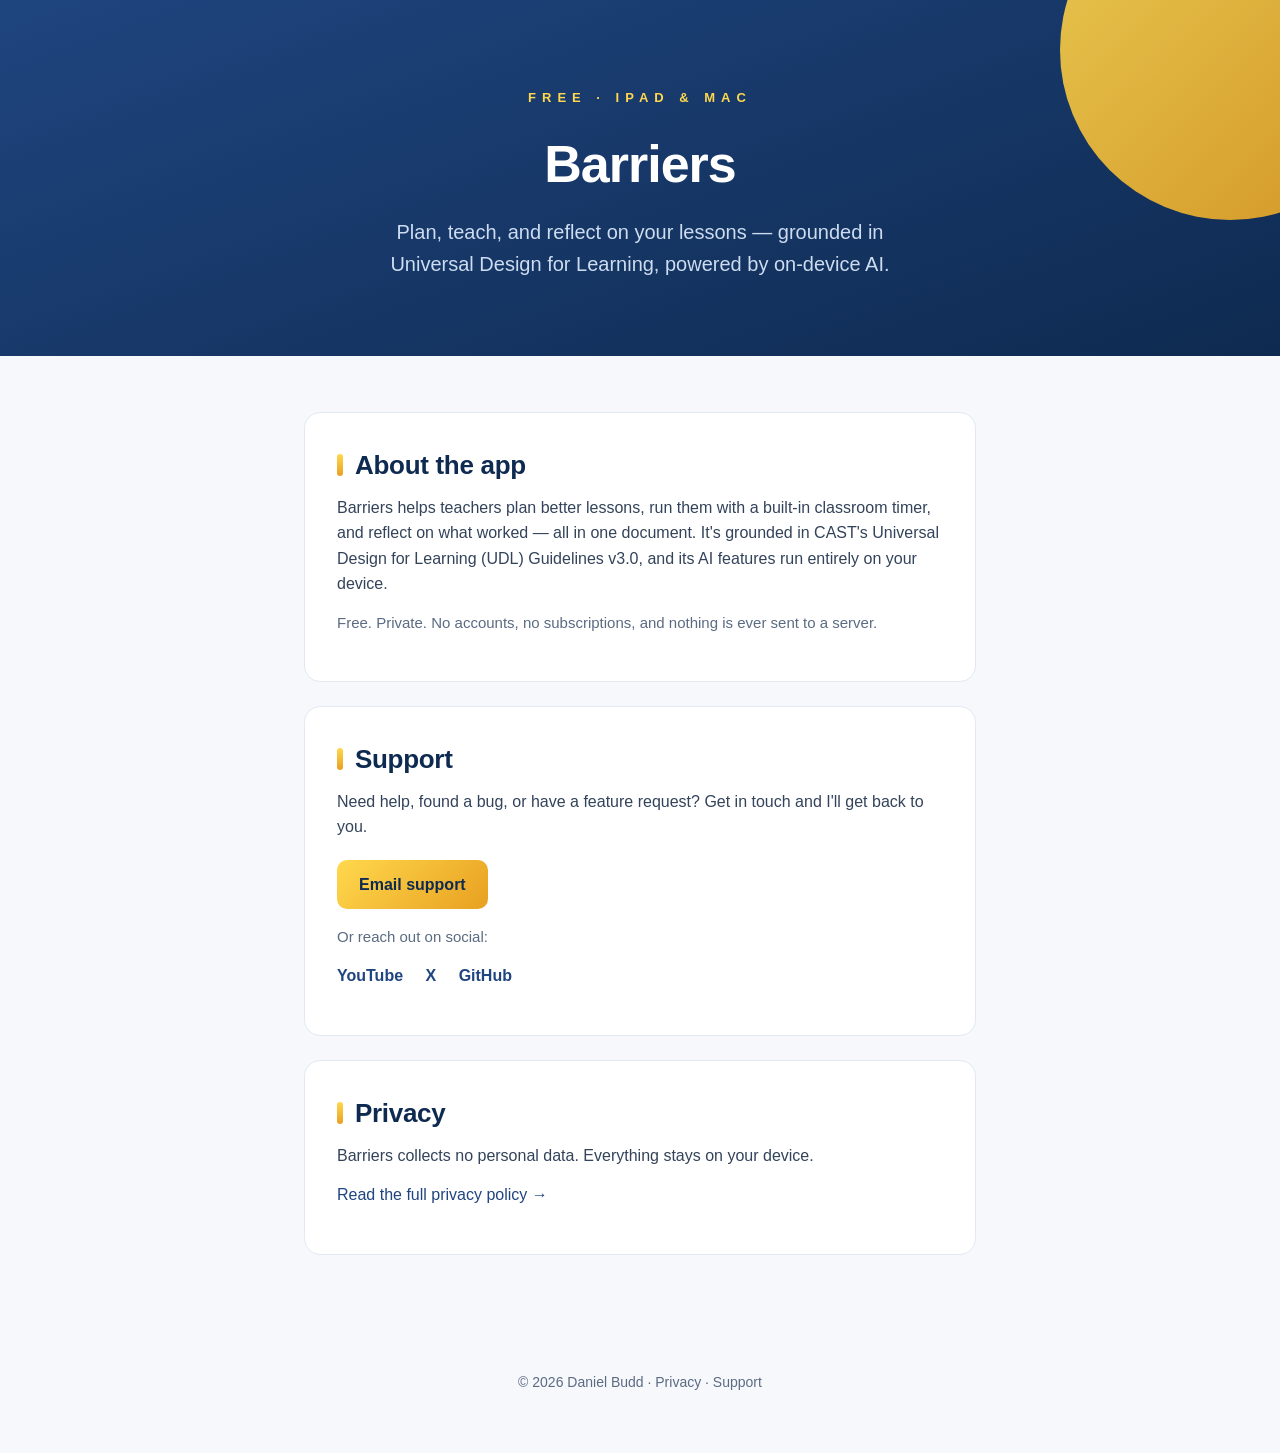
==== index.html @ 8ce0e281 "Add Barriers support & privacy site" ====
<!DOCTYPE html>
<html lang="en-AU">
<head>
<meta charset="UTF-8">
<meta name="viewport" content="width=device-width, initial-scale=1.0">
<title>Daniel Budd — Barriers</title>
<style>
  :root{
    --navy:#1F457F; --navy-deep:#0E2A50; --gold:#FFD84D; --gold-deep:#E8A020;
    --ink:#0E2A50; --muted:#5b6b82; --paper:#ffffff; --line:#e3e9f2;
  }
  *{box-sizing:border-box;margin:0;padding:0}
  body{font-family:-apple-system,BlinkMacSystemFont,"Segoe UI",Helvetica,Arial,sans-serif;color:var(--ink);background:#f6f8fb;line-height:1.6;-webkit-font-smoothing:antialiased}
  a{color:var(--navy);text-decoration:none}
  a:hover{text-decoration:underline}
  .hero{background:linear-gradient(160deg,var(--navy) 0%,var(--navy-deep) 100%);color:#fff;padding:88px 24px 76px;text-align:center;position:relative;overflow:hidden}
  .hero::after{content:"";position:absolute;top:-120px;right:-120px;width:340px;height:340px;border-radius:50%;background:linear-gradient(135deg,var(--gold),var(--gold-deep));opacity:.9}
  .hero-inner{max-width:720px;margin:0 auto;position:relative;z-index:1}
  .kicker{letter-spacing:6px;font-size:13px;font-weight:700;color:var(--gold);text-transform:uppercase}
  h1{font-size:52px;font-weight:800;letter-spacing:-1px;margin:14px 0 10px}
  .tag{font-size:20px;color:#cddcf0;font-weight:400;max-width:560px;margin:0 auto}
  .wrap{max-width:720px;margin:0 auto;padding:56px 24px}
  .card{background:var(--paper);border:1px solid var(--line);border-radius:16px;padding:32px;margin-bottom:24px}
  h2{font-size:26px;font-weight:800;letter-spacing:-.3px;margin-bottom:8px}
  h2 .bar{display:inline-block;width:6px;height:22px;background:linear-gradient(var(--gold),var(--gold-deep));border-radius:3px;margin-right:12px;vertical-align:-2px}
  p{margin-bottom:14px;color:#33435a}
  .muted{color:var(--muted);font-size:15px}
  .btn{display:inline-block;background:linear-gradient(135deg,var(--gold),var(--gold-deep));color:#0E2A50;font-weight:700;padding:12px 22px;border-radius:10px;margin-top:6px}
  .btn:hover{text-decoration:none;filter:brightness(1.05)}
  .links a{display:inline-block;margin-right:18px;font-weight:600}
  footer{text-align:center;padding:36px 24px 60px;color:var(--muted);font-size:14px}
  footer a{color:var(--muted)}
</style>
</head>
<body>

  <header class="hero">
    <div class="hero-inner">
      <div class="kicker">Free · iPad &amp; Mac</div>
      <h1>Barriers</h1>
      <p class="tag">Plan, teach, and reflect on your lessons — grounded in Universal Design for Learning, powered by on-device AI.</p>
    </div>
  </header>

  <main class="wrap">

    <section class="card" id="about">
      <h2><span class="bar"></span>About the app</h2>
      <p>Barriers helps teachers plan better lessons, run them with a built-in classroom timer, and reflect on what worked — all in one document. It's grounded in CAST's Universal Design for Learning (UDL) Guidelines v3.0, and its AI features run entirely on your device.</p>
      <p class="muted">Free. Private. No accounts, no subscriptions, and nothing is ever sent to a server.</p>
    </section>

    <section class="card" id="support">
      <h2><span class="bar"></span>Support</h2>
      <p>Need help, found a bug, or have a feature request? Get in touch and I'll get back to you.</p>
      <p><a class="btn" href="mailto:support@danielbudd.com.au">Email support</a></p>
      <p class="muted" style="margin-top:16px">Or reach out on social:</p>
      <p class="links">
        <a href="https://www.youtube.com/@DanielBBudd">YouTube</a>
        <a href="https://x.com/danielbbudd">X</a>
        <a href="https://github.com/dbbudd">GitHub</a>
      </p>
    </section>

    <section class="card" id="privacy-teaser">
      <h2><span class="bar"></span>Privacy</h2>
      <p>Barriers collects no personal data. Everything stays on your device.</p>
      <p><a href="/privacy.html">Read the full privacy policy →</a></p>
    </section>

  </main>

  <footer>
    © 2026 Daniel Budd · <a href="/privacy.html">Privacy</a> · <a href="mailto:support@danielbudd.com.au">Support</a>
  </footer>

</body>
</html>
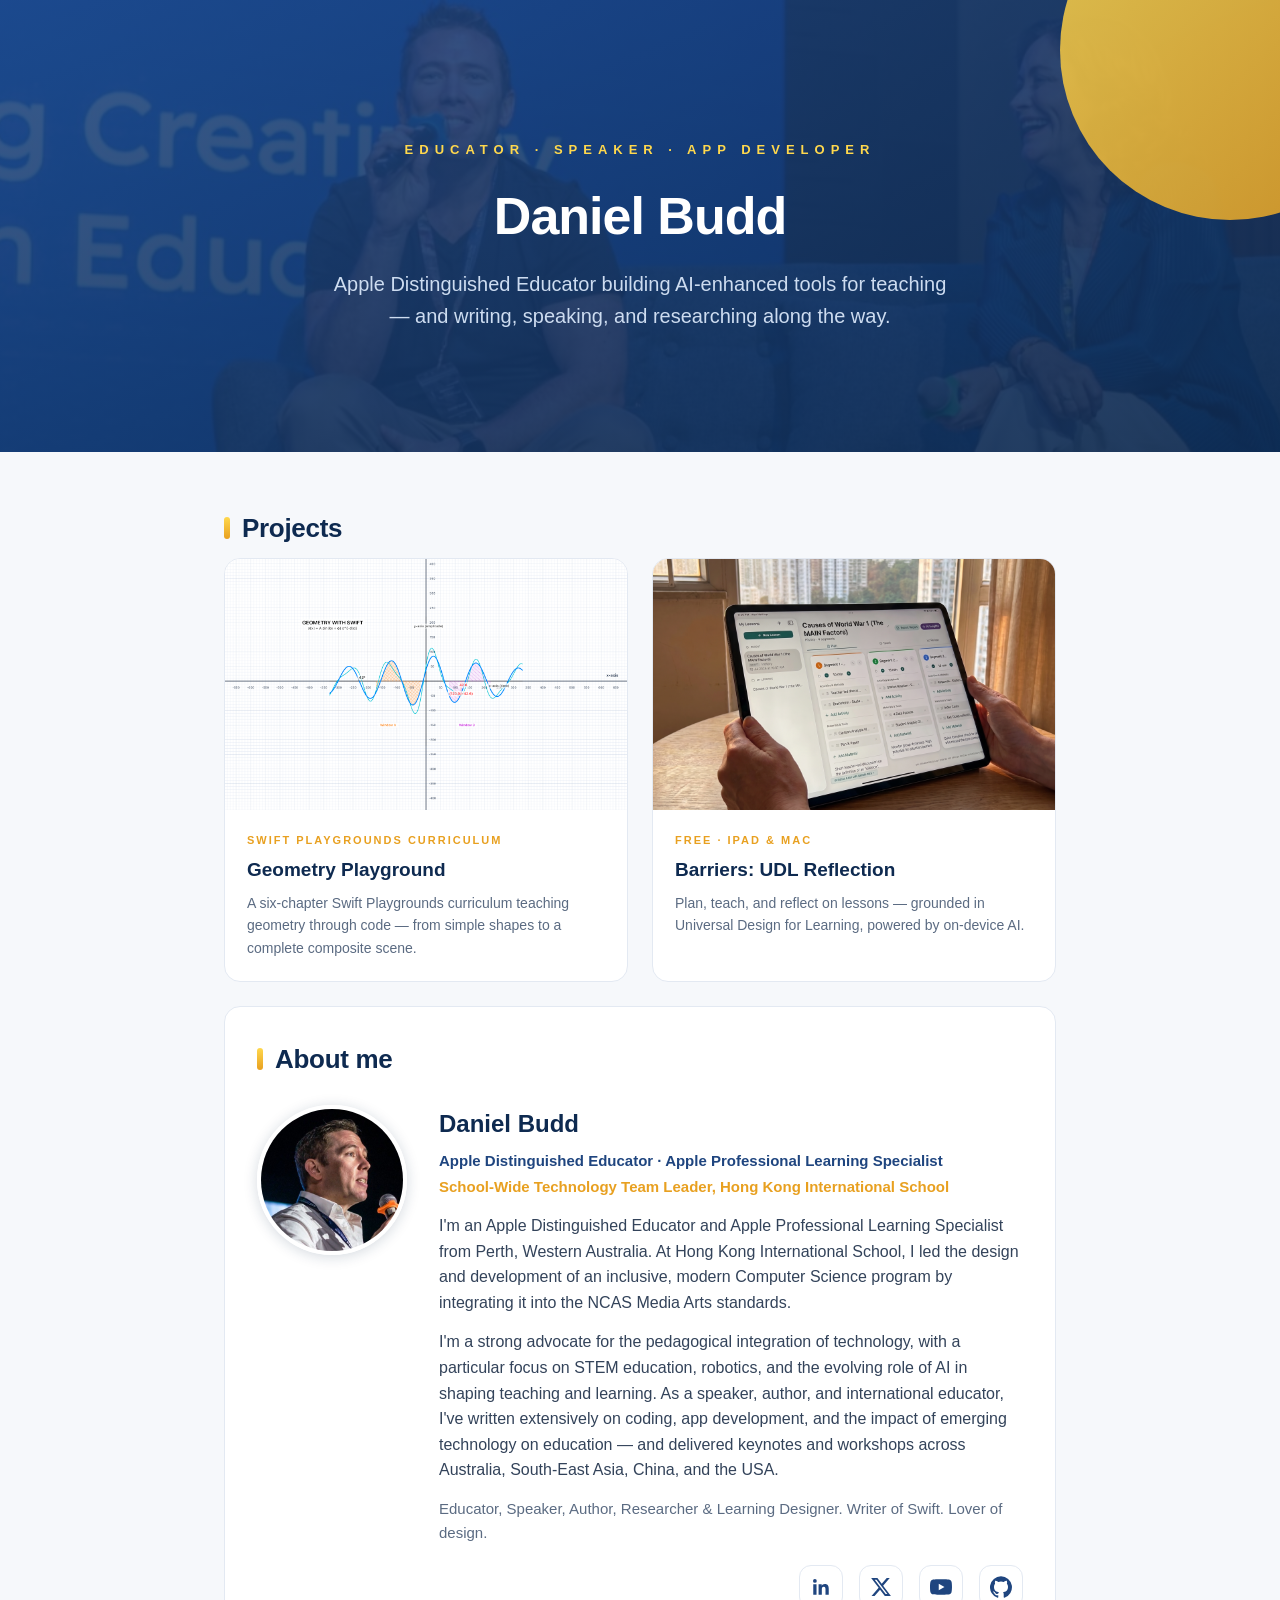
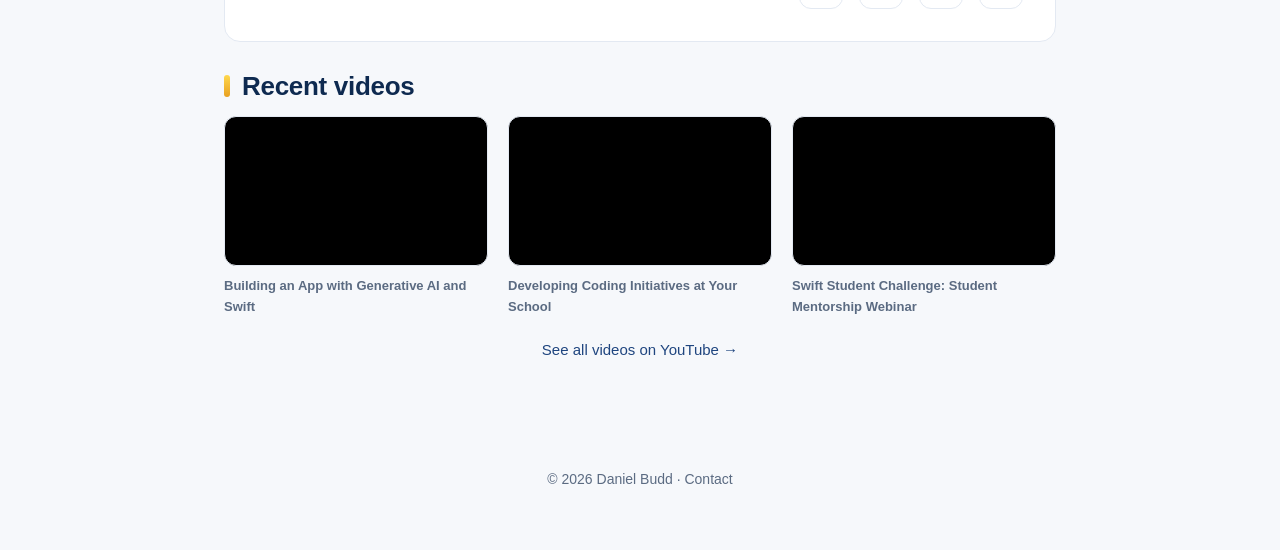
==== commit 2892803e: "Update page content" ====
--- a/index.html
+++ b/index.html
@@ -3,76 +3,120 @@
 <head>
 <meta charset="UTF-8">
 <meta name="viewport" content="width=device-width, initial-scale=1.0">
-<title>Daniel Budd — Barriers</title>
-<style>
-  :root{
-    --navy:#1F457F; --navy-deep:#0E2A50; --gold:#FFD84D; --gold-deep:#E8A020;
-    --ink:#0E2A50; --muted:#5b6b82; --paper:#ffffff; --line:#e3e9f2;
-  }
-  *{box-sizing:border-box;margin:0;padding:0}
-  body{font-family:-apple-system,BlinkMacSystemFont,"Segoe UI",Helvetica,Arial,sans-serif;color:var(--ink);background:#f6f8fb;line-height:1.6;-webkit-font-smoothing:antialiased}
-  a{color:var(--navy);text-decoration:none}
-  a:hover{text-decoration:underline}
-  .hero{background:linear-gradient(160deg,var(--navy) 0%,var(--navy-deep) 100%);color:#fff;padding:88px 24px 76px;text-align:center;position:relative;overflow:hidden}
-  .hero::after{content:"";position:absolute;top:-120px;right:-120px;width:340px;height:340px;border-radius:50%;background:linear-gradient(135deg,var(--gold),var(--gold-deep));opacity:.9}
-  .hero-inner{max-width:720px;margin:0 auto;position:relative;z-index:1}
-  .kicker{letter-spacing:6px;font-size:13px;font-weight:700;color:var(--gold);text-transform:uppercase}
-  h1{font-size:52px;font-weight:800;letter-spacing:-1px;margin:14px 0 10px}
-  .tag{font-size:20px;color:#cddcf0;font-weight:400;max-width:560px;margin:0 auto}
-  .wrap{max-width:720px;margin:0 auto;padding:56px 24px}
-  .card{background:var(--paper);border:1px solid var(--line);border-radius:16px;padding:32px;margin-bottom:24px}
-  h2{font-size:26px;font-weight:800;letter-spacing:-.3px;margin-bottom:8px}
-  h2 .bar{display:inline-block;width:6px;height:22px;background:linear-gradient(var(--gold),var(--gold-deep));border-radius:3px;margin-right:12px;vertical-align:-2px}
-  p{margin-bottom:14px;color:#33435a}
-  .muted{color:var(--muted);font-size:15px}
-  .btn{display:inline-block;background:linear-gradient(135deg,var(--gold),var(--gold-deep));color:#0E2A50;font-weight:700;padding:12px 22px;border-radius:10px;margin-top:6px}
-  .btn:hover{text-decoration:none;filter:brightness(1.05)}
-  .links a{display:inline-block;margin-right:18px;font-weight:600}
-  footer{text-align:center;padding:36px 24px 60px;color:var(--muted);font-size:14px}
-  footer a{color:var(--muted)}
-</style>
+<title>Daniel Budd — Educator, Speaker &amp; App Developer</title>
+<meta name="description" content="Daniel Budd is an Apple Distinguished Educator, speaker, and app developer building AI-enhanced tools for teaching — including Barriers and Geometry Playground.">
+<link rel="stylesheet" href="styles.css">
 </head>
 <body>
 
-  <header class="hero">
+  <header class="hero hero-photo">
     <div class="hero-inner">
-      <div class="kicker">Free · iPad &amp; Mac</div>
-      <h1>Barriers</h1>
-      <p class="tag">Plan, teach, and reflect on your lessons — grounded in Universal Design for Learning, powered by on-device AI.</p>
+      <div class="kicker">Educator · Speaker · App Developer</div>
+      <h1>Daniel Budd</h1>
+      <p class="tag">Apple Distinguished Educator building AI-enhanced tools for teaching — and writing, speaking, and researching along the way.</p>
     </div>
   </header>
 
   <main class="wrap">
 
-    <section class="card" id="about">
-      <h2><span class="bar"></span>About the app</h2>
-      <p>Barriers helps teachers plan better lessons, run them with a built-in classroom timer, and reflect on what worked — all in one document. It's grounded in CAST's Universal Design for Learning (UDL) Guidelines v3.0, and its AI features run entirely on your device.</p>
-      <p class="muted">Free. Private. No accounts, no subscriptions, and nothing is ever sent to a server.</p>
+    <section id="projects">
+      <h2><span class="bar"></span>Projects</h2>
+      <div class="project-grid">
+
+        <a class="project-card" href="https://dbbudd.github.io">
+          <div class="thumb"><img src="images/Geometry/Geomerty-Hero.png" alt="Geometry Playground"></div>
+          <div class="body">
+            <div class="eyebrow">Swift Playgrounds Curriculum</div>
+            <h3>Geometry Playground</h3>
+            <p>A six-chapter Swift Playgrounds curriculum teaching geometry through code — from simple shapes to a complete composite scene.</p>
+          </div>
+        </a>
+
+        <a class="project-card" href="barriers.html">
+          <div class="thumb"><img src="images/Barriers/Barriers-Hero.jpeg" alt="Barriers app"></div>
+          <div class="body">
+            <div class="eyebrow">Free · iPad &amp; Mac</div>
+            <h3>Barriers: UDL Reflection</h3>
+            <p>Plan, teach, and reflect on lessons — grounded in Universal Design for Learning, powered by on-device AI.</p>
+          </div>
+        </a>
+
+      </div>
     </section>
 
-    <section class="card" id="support">
-      <h2><span class="bar"></span>Support</h2>
-      <p>Need help, found a bug, or have a feature request? Get in touch and I'll get back to you.</p>
-      <p><a class="btn" href="mailto:support@danielbudd.com.au">Email support</a></p>
-      <p class="muted" style="margin-top:16px">Or reach out on social:</p>
-      <p class="links">
-        <a href="https://www.youtube.com/@DanielBBudd">YouTube</a>
-        <a href="https://x.com/danielbbudd">X</a>
-        <a href="https://github.com/dbbudd">GitHub</a>
-      </p>
+    <section class="card" id="about">
+      <h2 style="margin-bottom:24px"><span class="bar"></span>About me</h2>
+      <div class="about-grid">
+
+        <div class="avatar">
+          <img src="images/profile.png" alt="Daniel Budd">
+        </div>
+
+        <div>
+          <div class="about-head">
+            <div class="about-name">Daniel Budd</div>
+            <div class="affil apple">Apple Distinguished Educator · Apple Professional Learning Specialist</div>
+            <div class="affil school">School-Wide Technology Team Leader, Hong Kong International School</div>
+          </div>
+          <div class="about-bio">
+            <p>I'm an Apple Distinguished Educator and Apple Professional Learning Specialist from Perth, Western Australia. At Hong Kong International School, I led the design and development of an inclusive, modern Computer Science program by integrating it into the NCAS Media Arts standards.</p>
+            <p>I'm a strong advocate for the pedagogical integration of technology, with a particular focus on STEM education, robotics, and the evolving role of AI in shaping teaching and learning. As a speaker, author, and international educator, I've written extensively on coding, app development, and the impact of emerging technology on education — and delivered keynotes and workshops across Australia, South-East Asia, China, and the USA.</p>
+            <p class="muted">Educator, Speaker, Author, Researcher &amp; Learning Designer. Writer of Swift. Lover of design.</p>
+          </div>
+
+          <div class="social-icons">
+            <a href="https://www.linkedin.com/in/danielbudd/" target="_blank" rel="noopener" aria-label="LinkedIn" title="LinkedIn">
+              <svg viewBox="0 0 24 24" aria-hidden="true"><path d="M20.45 20.45h-3.55v-5.57c0-1.33-.03-3.04-1.85-3.04-1.85 0-2.14 1.45-2.14 2.94v5.67H9.36V9h3.41v1.56h.05c.47-.9 1.63-1.85 3.36-1.85 3.6 0 4.27 2.37 4.27 5.45v6.29zM5.34 7.43a2.06 2.06 0 1 1 0-4.12 2.06 2.06 0 0 1 0 4.12zM7.12 20.45H3.56V9h3.56v11.45z"/></svg>
+            </a>
+            <a href="https://x.com/danielbbudd" target="_blank" rel="noopener" aria-label="Twitter / X" title="Twitter / X">
+              <svg viewBox="0 0 24 24" aria-hidden="true"><path d="M18.24 2.25h3.31l-7.23 8.26 8.5 11.24h-6.66l-5.21-6.82-5.97 6.82H1.67l7.73-8.84L1.25 2.25h6.83l4.71 6.23 5.45-6.23zm-1.16 17.52h1.83L7.08 4.13H5.12l11.96 15.64z"/></svg>
+            </a>
+            <a href="https://www.youtube.com/@DanielBBudd" target="_blank" rel="noopener" aria-label="YouTube" title="YouTube">
+              <svg viewBox="0 0 24 24" aria-hidden="true"><path d="M23.5 6.19a3.02 3.02 0 0 0-2.12-2.14C19.5 3.55 12 3.55 12 3.55s-7.5 0-9.38.5A3.02 3.02 0 0 0 .5 6.19C0 8.07 0 12 0 12s0 3.93.5 5.81a3.02 3.02 0 0 0 2.12 2.14c1.88.5 9.38.5 9.38.5s7.5 0 9.38-.5a3.02 3.02 0 0 0 2.12-2.14C24 15.93 24 12 24 12s0-3.93-.5-5.81zM9.55 15.57V8.43L15.82 12l-6.27 3.57z"/></svg>
+            </a>
+            <a href="https://github.com/dbbudd" target="_blank" rel="noopener" aria-label="GitHub" title="GitHub">
+              <svg viewBox="0 0 24 24" aria-hidden="true"><path d="M12 .3a12 12 0 0 0-3.79 23.39c.6.11.82-.26.82-.58l-.01-2.04c-3.34.73-4.04-1.61-4.04-1.61-.55-1.39-1.34-1.76-1.34-1.76-1.09-.74.08-.73.08-.73 1.2.09 1.84 1.24 1.84 1.24 1.07 1.83 2.81 1.3 3.5 1 .1-.78.42-1.31.76-1.61-2.66-.3-5.47-1.33-5.47-5.93 0-1.31.47-2.38 1.24-3.22-.13-.3-.54-1.52.11-3.18 0 0 1-.32 3.3 1.23a11.5 11.5 0 0 1 6 0c2.28-1.55 3.29-1.23 3.29-1.23.65 1.66.24 2.88.12 3.18.77.84 1.23 1.91 1.23 3.22 0 4.61-2.8 5.63-5.48 5.92.43.37.81 1.1.81 2.22l-.01 3.29c0 .32.21.7.82.58A12 12 0 0 0 12 .3z"/></svg>
+            </a>
+          </div>
+        </div>
+
+      </div>
     </section>
 
-    <section class="card" id="privacy-teaser">
-      <h2><span class="bar"></span>Privacy</h2>
-      <p>Barriers collects no personal data. Everything stays on your device.</p>
-      <p><a href="/privacy.html">Read the full privacy policy →</a></p>
+    <section id="videos">
+      <h2><span class="bar"></span>Recent videos</h2>
+      <div class="video-grid">
+        <div>
+          <div class="video-embed"><iframe src="https://www.youtube.com/embed/X9bCqTbQKLU" title="Building an App with Generative AI and Swift" frameborder="0" allow="accelerometer; autoplay; clipboard-write; encrypted-media; gyroscope; picture-in-picture; web-share" referrerpolicy="strict-origin-when-cross-origin" loading="lazy" allowfullscreen></iframe></div>
+          <div class="video-caption">Building an App with Generative AI and Swift</div>
+        </div>
+        <div>
+          <div class="video-embed"><iframe src="https://www.youtube.com/embed/v9YnOPm7b6o" title="Developing coding initiatives at your school" frameborder="0" allow="accelerometer; autoplay; clipboard-write; encrypted-media; gyroscope; picture-in-picture; web-share" referrerpolicy="strict-origin-when-cross-origin" loading="lazy" allowfullscreen></iframe></div>
+          <div class="video-caption">Developing Coding Initiatives at Your School</div>
+        </div>
+        <div>
+          <div class="video-embed"><iframe src="https://www.youtube.com/embed/1wqshSAsD80" title="Swift Student Challenge: Student Mentorship Webinar" frameborder="0" allow="accelerometer; autoplay; clipboard-write; encrypted-media; gyroscope; picture-in-picture; web-share" referrerpolicy="strict-origin-when-cross-origin" loading="lazy" allowfullscreen></iframe></div>
+          <div class="video-caption">Swift Student Challenge: Student Mentorship Webinar</div>
+        </div>
+      </div>
+      <p class="muted" style="margin-top:20px;text-align:center">
+        <a href="https://www.youtube.com/@DanielBBudd">See all videos on YouTube →</a>
+      </p>
     </section>
 
   </main>
 
   <footer>
-    © 2026 Daniel Budd · <a href="/privacy.html">Privacy</a> · <a href="mailto:support@danielbudd.com.au">Support</a>
+    © 2026 Daniel Budd · <a class="email-link" href="#" data-u="dbbudd" data-d="gmail.com">Contact</a>
   </footer>
+
+  <script>
+  document.querySelectorAll('.email-link').forEach(function(a){
+    var addr = a.dataset.u + '@' + a.dataset.d;
+    a.href = 'mailto:' + addr;
+    if (a.dataset.show) a.textContent = addr;
+  });
+  </script>
 
 </body>
 </html>
--- a/styles.css
+++ b/styles.css
@@ -0,0 +1,101 @@
+:root{
+  --navy:#1F457F; --navy-deep:#0E2A50; --gold:#FFD84D; --gold-deep:#E8A020;
+  --ink:#0E2A50; --muted:#5b6b82; --paper:#ffffff; --line:#e3e9f2;
+}
+*{box-sizing:border-box;margin:0;padding:0}
+body{font-family:-apple-system,BlinkMacSystemFont,"Segoe UI",Helvetica,Arial,sans-serif;color:var(--ink);background:#f6f8fb;line-height:1.6;-webkit-font-smoothing:antialiased}
+a{color:var(--navy);text-decoration:none}
+a:hover{text-decoration:underline}
+img{max-width:100%;display:block}
+
+.hero{background:linear-gradient(160deg,var(--navy) 0%,var(--navy-deep) 100%);color:#fff;padding:88px 24px 76px;text-align:center;position:relative;overflow:hidden}
+.hero::after{content:"";position:absolute;top:-120px;right:-120px;width:340px;height:340px;border-radius:50%;background:linear-gradient(135deg,var(--gold),var(--gold-deep));opacity:.9}
+.hero.hero-photo{background:linear-gradient(160deg,rgba(31,69,127,.88) 0%,rgba(14,42,80,.92) 100%),url("images/daniel-site-banner.jpeg") center 30%/cover no-repeat;padding:140px 24px 120px}
+.hero.hero-photo::after{opacity:.85}
+.hero.hero-barriers{background:linear-gradient(160deg,rgba(31,69,127,.88) 0%,rgba(14,42,80,.92) 100%),url("images/Barriers/Barriers-Hero.jpeg") center/cover no-repeat;padding:140px 24px 120px}
+.hero-nav{position:absolute;top:20px;left:24px;z-index:2}
+.hero-nav a{display:inline-flex;align-items:center;gap:6px;color:#fff;font-weight:600;font-size:14px;padding:8px 14px;border:1px solid rgba(255,255,255,.35);border-radius:999px;background:rgba(14,42,80,.35);backdrop-filter:blur(4px)}
+.hero-nav a:hover{text-decoration:none;border-color:var(--gold)}
+.hero-badge{position:absolute;bottom:20px;right:24px;z-index:2}
+.hero-badge img{height:44px;display:block}
+.hero-badge a:hover{filter:brightness(1.1)}
+@media (max-width:600px){.hero-badge img{height:36px}}
+.hero-inner{max-width:880px;margin:0 auto;position:relative;z-index:1}
+.kicker{letter-spacing:6px;font-size:13px;font-weight:700;color:var(--gold);text-transform:uppercase}
+h1{font-size:52px;font-weight:800;letter-spacing:-1px;margin:14px 0 10px}
+.tag{font-size:20px;color:#cddcf0;font-weight:400;max-width:620px;margin:0 auto}
+
+.wrap{max-width:880px;margin:0 auto;padding:56px 24px}
+.card{background:var(--paper);border:1px solid var(--line);border-radius:16px;padding:32px;margin-bottom:24px}
+h2{font-size:26px;font-weight:800;letter-spacing:-.3px;margin-bottom:8px}
+h2 .bar{display:inline-block;width:6px;height:22px;background:linear-gradient(var(--gold),var(--gold-deep));border-radius:3px;margin-right:12px;vertical-align:-2px}
+p{margin-bottom:14px;color:#33435a}
+.muted{color:var(--muted);font-size:15px}
+.btn{display:inline-block;background:linear-gradient(135deg,var(--gold),var(--gold-deep));color:#0E2A50;font-weight:700;padding:12px 22px;border-radius:10px;margin-top:6px}
+.btn:hover{text-decoration:none;filter:brightness(1.05)}
+.links a{display:inline-block;margin-right:18px;font-weight:600}
+footer{text-align:center;padding:36px 24px 60px;color:var(--muted);font-size:14px}
+footer a{color:var(--muted)}
+
+/* About / bio */
+.about-grid{display:grid;grid-template-columns:150px 1fr;gap:32px;align-items:start}
+.avatar{width:150px;height:150px;border-radius:50%;overflow:hidden;border:4px solid #fff;box-shadow:0 2px 14px rgba(14,42,80,.18)}
+.avatar img{width:100%;height:100%;object-fit:cover;object-position:center 20%}
+.about-name{font-size:24px;font-weight:800;margin-bottom:6px}
+.affil{font-weight:700;font-size:15px;margin-bottom:2px}
+.affil.apple{color:var(--navy)}
+.affil.school{color:var(--gold-deep)}
+.about-bio{margin-top:14px}
+.social-icons{display:flex;gap:16px;justify-content:flex-end;margin-top:20px}
+.social-icons.left{justify-content:flex-start}
+.social-icons a{display:flex;align-items:center;justify-content:center;width:44px;height:44px;border-radius:12px;background:#fff;border:1px solid var(--line);transition:border-color .15s ease,transform .15s ease}
+.social-icons a:hover{border-color:var(--gold-deep);transform:translateY(-2px)}
+.social-icons svg{width:22px;height:22px;fill:var(--navy)}
+@media (max-width:820px){
+  .about-grid{grid-template-columns:1fr}
+  .avatar{margin:0 auto}
+  .about-head{text-align:center}
+  .social-icons{justify-content:center}
+}
+
+/* Video thumbnail cards (robust — no iframe needed until click-through) */
+.video-card{display:block;position:relative;border-radius:12px;overflow:hidden;border:1px solid var(--line);background:#000;margin-bottom:10px}
+.video-card img{width:100%;aspect-ratio:16/9;object-fit:cover;display:block;transition:opacity .15s ease}
+.video-card:hover img{opacity:.85}
+.video-card .play{position:absolute;top:50%;left:50%;transform:translate(-50%,-50%);width:56px;height:40px;background:rgba(14,42,80,.85);border-radius:10px;display:flex;align-items:center;justify-content:center}
+.video-card .play::after{content:"";border-style:solid;border-width:9px 0 9px 15px;border-color:transparent transparent transparent var(--gold)}
+.video-card:hover .play{background:var(--gold-deep)}
+.video-card:hover .play::after{border-left-color:#0E2A50}
+
+/* Hero photo strip under header */
+.hero-photo-wrap{max-width:880px;margin:-48px auto 0;padding:0 24px;position:relative;z-index:2}
+.hero-photo-wrap img{border-radius:16px;border:2px solid rgba(255,255,255,.28)}
+
+/* Project grid */
+.project-grid{display:grid;grid-template-columns:repeat(auto-fit,minmax(280px,1fr));gap:24px;margin-bottom:24px}
+.project-card{background:var(--paper);border:1px solid var(--line);border-radius:16px;overflow:hidden;display:flex;flex-direction:column;transition:transform .15s ease,border-color .15s ease}
+.project-card:hover{transform:translateY(-3px);border-color:var(--gold-deep);text-decoration:none}
+.project-card .thumb{aspect-ratio:16/10;background:var(--navy-deep);overflow:hidden}
+.project-card .thumb img{width:100%;height:100%;object-fit:cover}
+.project-card .body{padding:22px}
+.project-card h3{font-size:19px;font-weight:800;color:var(--ink);margin-bottom:6px}
+.project-card p{font-size:14px;color:var(--muted);margin-bottom:0}
+.project-card .eyebrow{font-size:11px;letter-spacing:2px;text-transform:uppercase;color:var(--gold-deep);font-weight:700;margin-bottom:6px}
+
+/* Video grid / embeds */
+.video-grid{display:grid;grid-template-columns:repeat(auto-fit,minmax(240px,1fr));gap:20px}
+.video-embed{position:relative;width:100%;padding-top:56.25%;border-radius:12px;overflow:hidden;background:#000;margin-bottom:10px;border:1px solid var(--line)}
+.video-embed iframe{position:absolute;inset:0;width:100%;height:100%;border:0}
+.video-caption{font-size:13px;color:var(--muted);font-weight:600}
+
+/* Screenshot gallery */
+.gallery{display:grid;grid-template-columns:repeat(auto-fit,minmax(220px,1fr));gap:16px;margin-bottom:8px}
+.gallery figure{margin:0}
+.gallery img{border-radius:12px;border:1px solid var(--line);width:100%;aspect-ratio:2778/1284;object-fit:cover;cursor:zoom-in}
+
+/* Lightbox */
+.lightbox{position:fixed;inset:0;background:rgba(14,42,80,.93);display:none;align-items:center;justify-content:center;z-index:100;cursor:zoom-out;padding:24px}
+.lightbox.open{display:flex}
+.lightbox img{max-width:min(1400px,94vw);max-height:90vh;border-radius:10px;box-shadow:0 10px 40px rgba(0,0,0,.5)}
+.lightbox figcaption{position:absolute;bottom:22px;left:0;right:0;text-align:center;color:#cddcf0;font-weight:600;font-size:15px}
+.gallery figcaption{font-size:13px;color:var(--muted);margin-top:8px;text-align:center;font-weight:600}
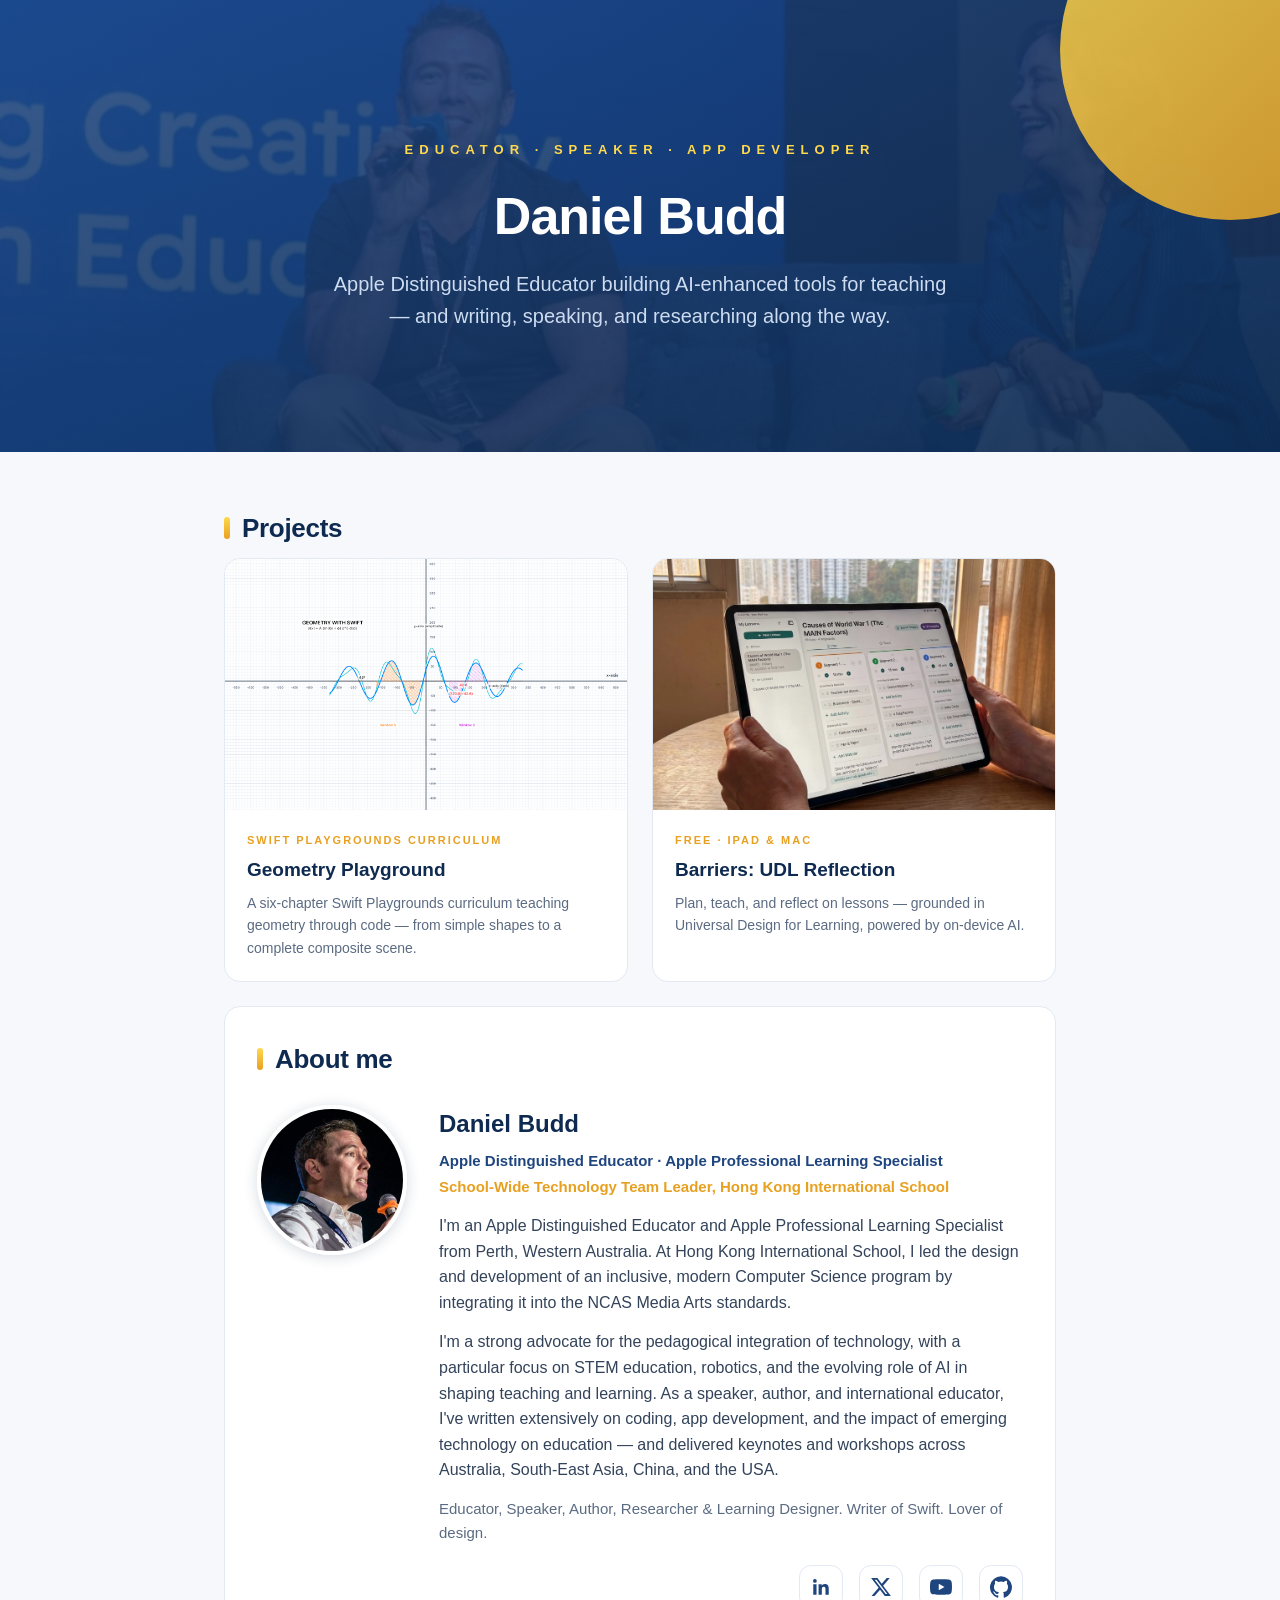
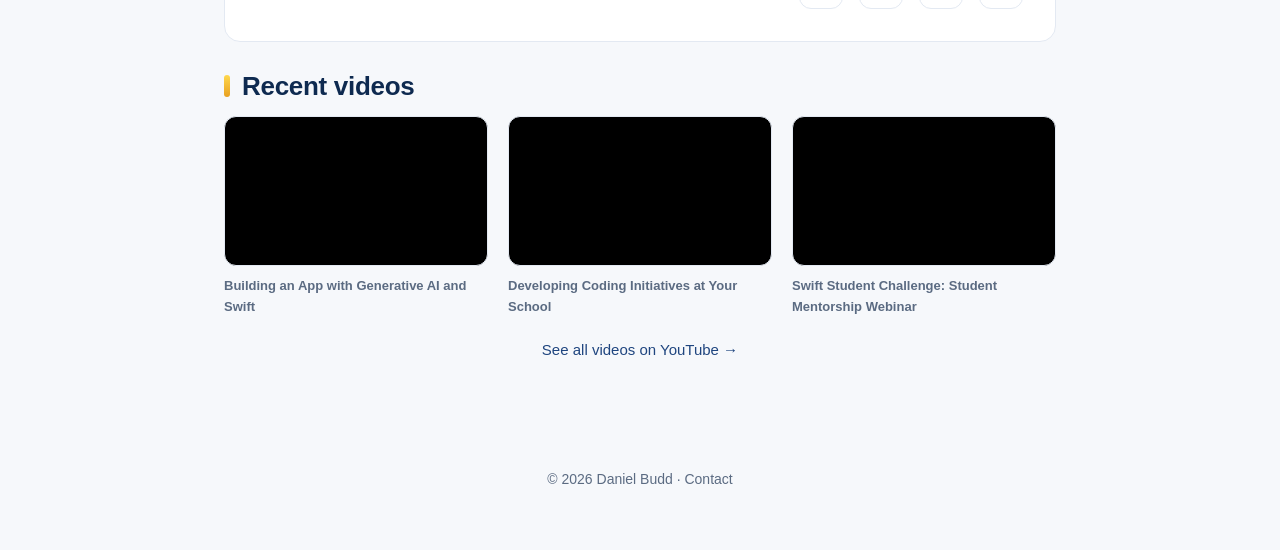
==== commit 88318656: "SEO Sweep Updating the files for Search Engine Optimisation" ====
--- a/index.html
+++ b/index.html
@@ -5,7 +5,41 @@
 <meta name="viewport" content="width=device-width, initial-scale=1.0">
 <title>Daniel Budd — Educator, Speaker &amp; App Developer</title>
 <meta name="description" content="Daniel Budd is an Apple Distinguished Educator, speaker, and app developer building AI-enhanced tools for teaching — including Barriers and Geometry Playground.">
+<link rel="canonical" href="https://danielbudd.com.au/">
+<link rel="icon" type="image/png" sizes="32x32" href="favicon-32.png">
+<link rel="apple-touch-icon" href="apple-touch-icon.png">
+<meta property="og:type" content="website">
+<meta property="og:site_name" content="Daniel Budd">
+<meta property="og:title" content="Daniel Budd — Educator, Speaker &amp; App Developer">
+<meta property="og:description" content="Apple Distinguished Educator building AI-enhanced tools for teaching — including Barriers and Geometry Playground.">
+<meta property="og:url" content="https://danielbudd.com.au/">
+<meta property="og:image" content="https://danielbudd.com.au/images/og-daniel.jpg">
+<meta property="og:image:width" content="1200">
+<meta property="og:image:height" content="630">
+<meta name="twitter:card" content="summary_large_image">
+<meta name="twitter:site" content="@danielbbudd">
+<meta name="twitter:title" content="Daniel Budd — Educator, Speaker &amp; App Developer">
+<meta name="twitter:description" content="Apple Distinguished Educator building AI-enhanced tools for teaching.">
+<meta name="twitter:image" content="https://danielbudd.com.au/images/og-daniel.jpg">
 <link rel="stylesheet" href="styles.css">
+<script type="application/ld+json">
+{
+  "@context": "https://schema.org",
+  "@type": "Person",
+  "name": "Daniel Budd",
+  "url": "https://danielbudd.com.au/",
+  "image": "https://danielbudd.com.au/images/profile.png",
+  "jobTitle": "Educator, Speaker & App Developer",
+  "description": "Apple Distinguished Educator and Apple Professional Learning Specialist building AI-enhanced tools for teaching.",
+  "worksFor": {"@type": "Organization", "name": "Hong Kong International School"},
+  "sameAs": [
+    "https://www.linkedin.com/in/danielbudd/",
+    "https://x.com/danielbbudd",
+    "https://www.youtube.com/@DanielBBudd",
+    "https://github.com/dbbudd"
+  ]
+}
+</script>
 </head>
 <body>
 
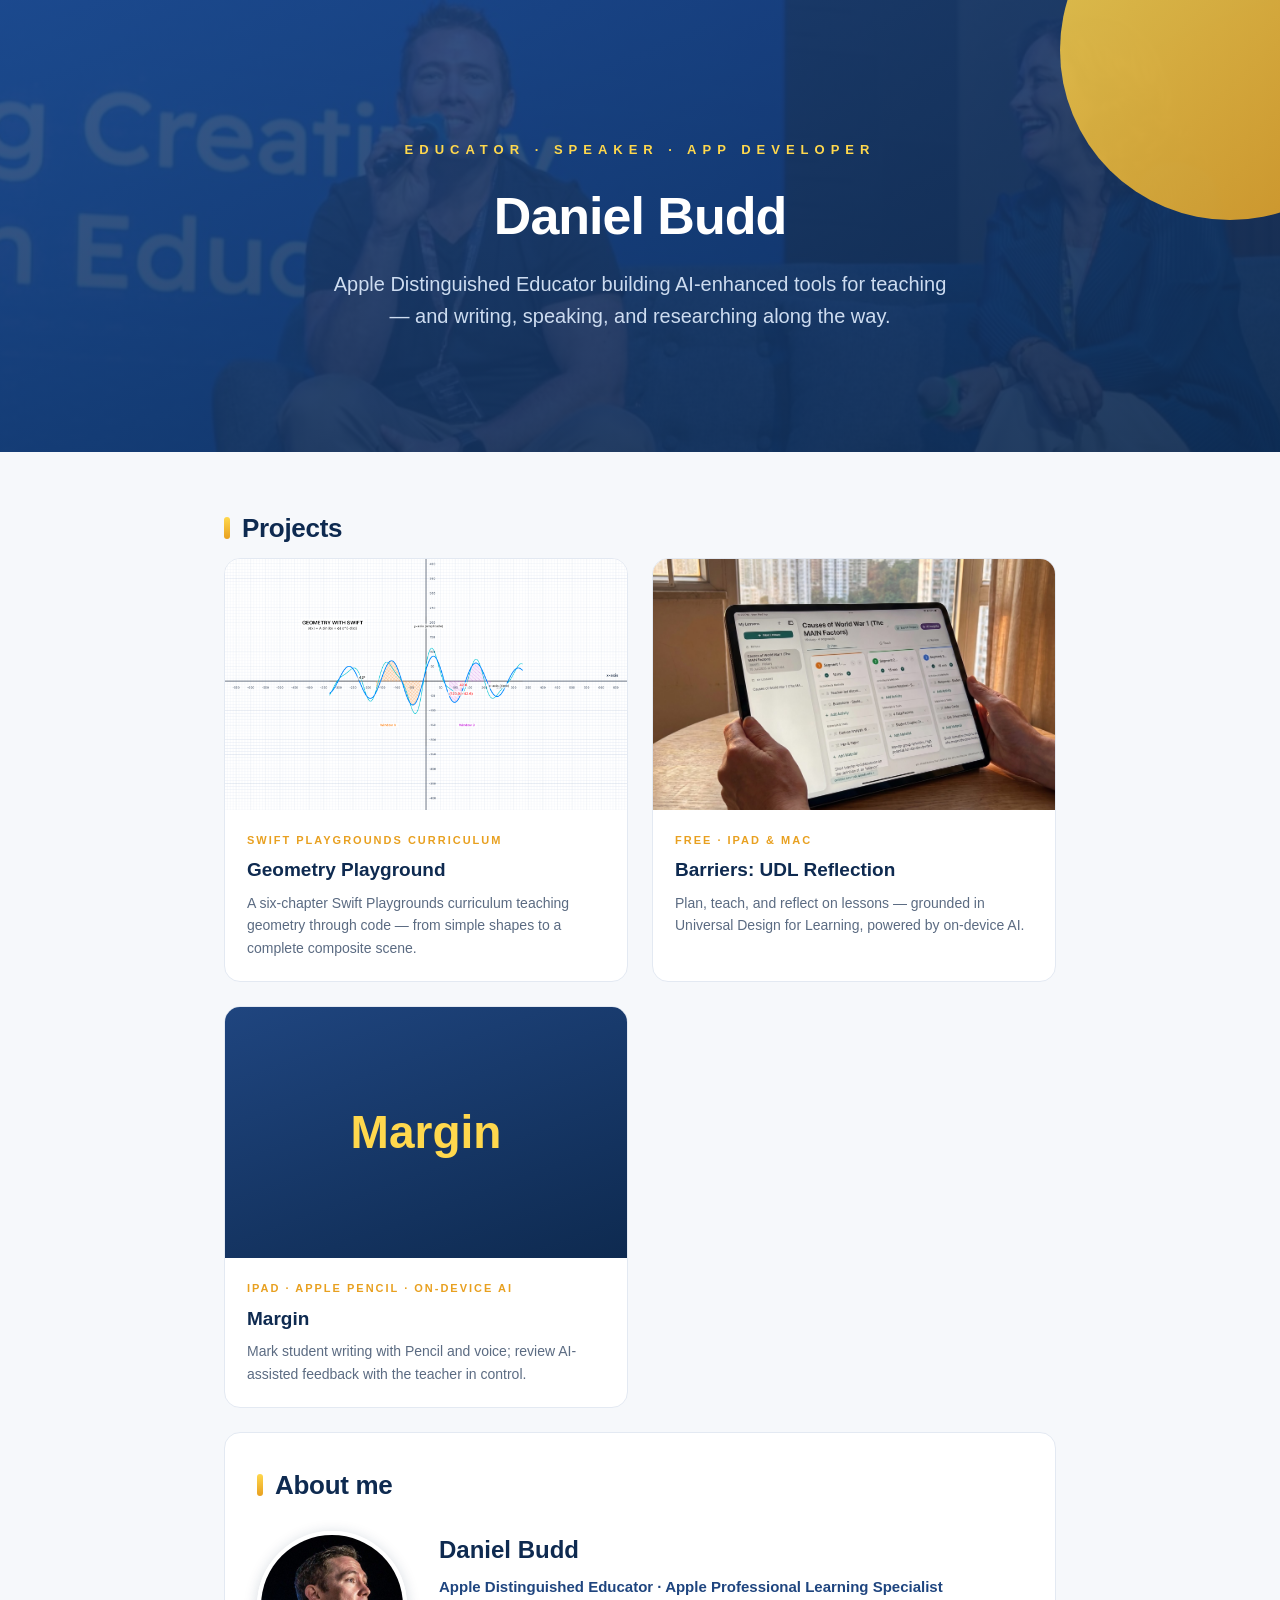
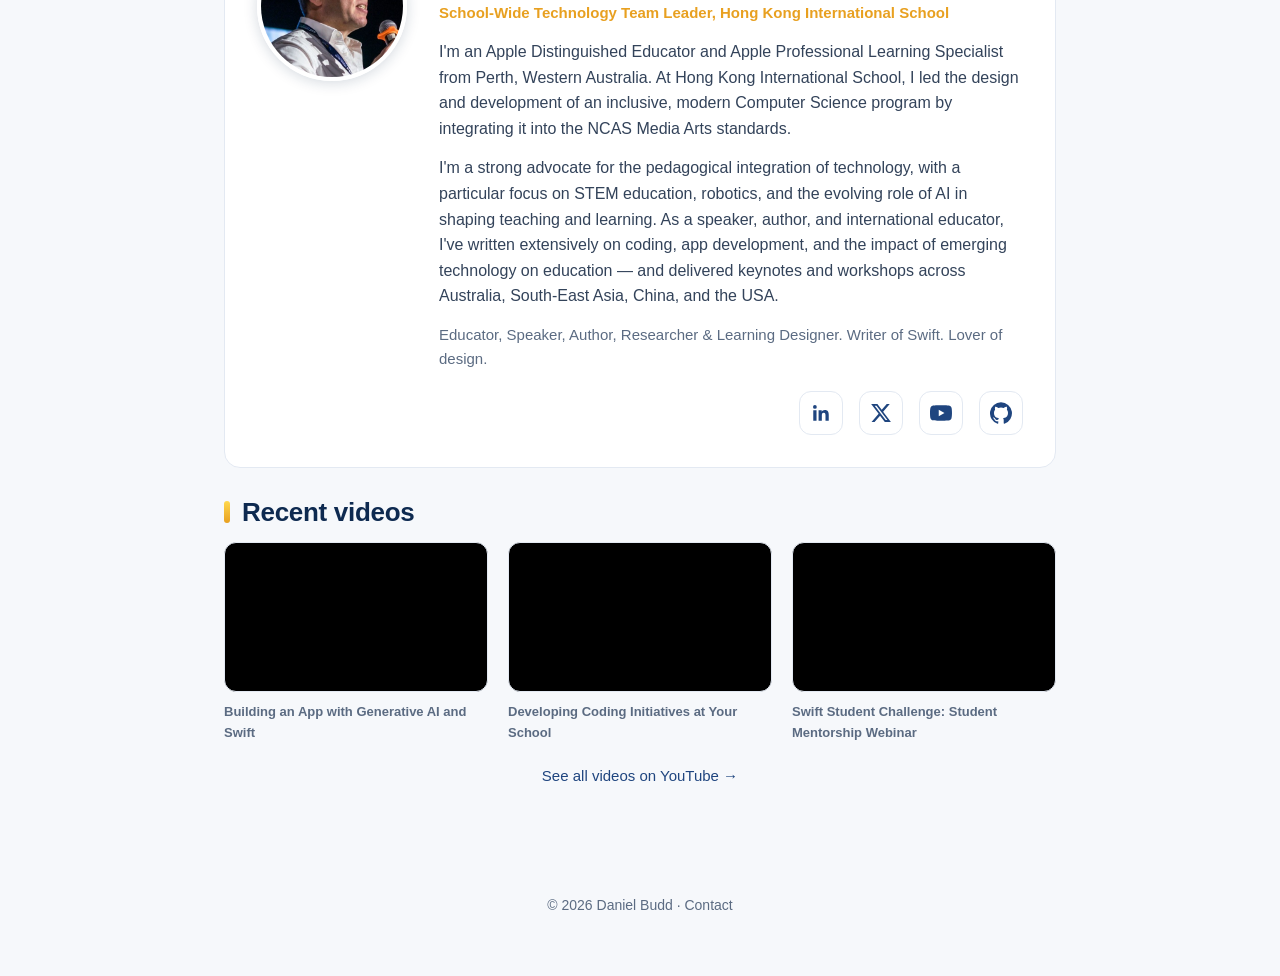
==== commit 9d1256fe: "Add Margin project link to homepage" ====
--- a/index.html
+++ b/index.html
@@ -6,8 +6,8 @@
 <title>Daniel Budd — Educator, Speaker &amp; App Developer</title>
 <meta name="description" content="Daniel Budd is an Apple Distinguished Educator, speaker, and app developer building AI-enhanced tools for teaching — including Barriers and Geometry Playground.">
 <link rel="canonical" href="https://danielbudd.com.au/">
-<link rel="icon" type="image/png" sizes="32x32" href="favicon-32.png">
-<link rel="apple-touch-icon" href="apple-touch-icon.png">
+<link rel="icon" type="image/png" sizes="32x32" href="images/favicon-32.png">
+<link rel="apple-touch-icon" href="images/apple-touch-icon.png">
 <meta property="og:type" content="website">
 <meta property="og:site_name" content="Daniel Budd">
 <meta property="og:title" content="Daniel Budd — Educator, Speaker &amp; App Developer">
@@ -72,6 +72,17 @@
             <div class="eyebrow">Free · iPad &amp; Mac</div>
             <h3>Barriers: UDL Reflection</h3>
             <p>Plan, teach, and reflect on lessons — grounded in Universal Design for Learning, powered by on-device AI.</p>
+          </div>
+        </a>
+
+        <a class="project-card" href="margin.html">
+          <div class="thumb" style="display:flex;align-items:center;justify-content:center;background:linear-gradient(160deg,var(--navy),var(--navy-deep));">
+            <span style="font-size:46px;font-weight:800;color:var(--gold)">Margin</span>
+          </div>
+          <div class="body">
+            <div class="eyebrow">iPad · Apple Pencil · On-device AI</div>
+            <h3>Margin</h3>
+            <p>Mark student writing with Pencil and voice; review AI-assisted feedback with the teacher in control.</p>
           </div>
         </a>
 
--- a/styles.css
+++ b/styles.css
@@ -88,6 +88,31 @@
 .video-embed iframe{position:absolute;inset:0;width:100%;height:100%;border:0}
 .video-caption{font-size:13px;color:var(--muted);font-weight:600}
 
+/* Support two-column layout */
+.support-grid{display:grid;grid-template-columns:1fr 1fr;gap:40px;align-items:center}
+.support-actions{display:flex;flex-direction:column;align-items:center;gap:18px}
+.support-actions .btn{margin-top:0}
+.support-actions .social-icons{justify-content:center;margin-top:0}
+@media (max-width:820px){.support-grid{grid-template-columns:1fr;gap:24px}}
+
+/* Shorts grid / vertical embeds */
+.shorts-grid{display:grid;grid-template-columns:repeat(6,1fr);gap:12px}
+@media (max-width:820px){.shorts-grid{grid-template-columns:repeat(3,1fr);gap:16px}}
+@media (max-width:480px){.shorts-grid{grid-template-columns:repeat(2,1fr)}}
+.shorts-embed{position:relative;width:100%;padding-top:177.78%;border-radius:12px;overflow:hidden;background:#000;margin-bottom:10px;border:1px solid var(--line)}
+.shorts-embed iframe{position:absolute;inset:0;width:100%;height:100%;border:0}
+.shorts-grid .video-caption{font-size:12px;line-height:1.4}
+
+/* Shorts thumbnail cards (click through to YouTube) */
+.shorts-card{display:block;position:relative;border-radius:12px;overflow:hidden;border:1px solid var(--line);background:#000;margin-bottom:10px;transition:border-color .15s ease,transform .15s ease}
+.shorts-card img{width:100%;aspect-ratio:9/16;object-fit:cover;display:block;transition:opacity .15s ease}
+.shorts-card:hover{border-color:var(--gold-deep);transform:translateY(-2px)}
+.shorts-card:hover img{opacity:.85}
+.shorts-card .play{position:absolute;top:50%;left:50%;transform:translate(-50%,-50%);width:44px;height:32px;background:rgba(14,42,80,.85);border-radius:8px;display:flex;align-items:center;justify-content:center}
+.shorts-card .play::after{content:"";border-style:solid;border-width:7px 0 7px 12px;border-color:transparent transparent transparent var(--gold)}
+.shorts-card:hover .play{background:var(--gold-deep)}
+.shorts-card:hover .play::after{border-left-color:#0E2A50}
+
 /* Screenshot gallery */
 .gallery{display:grid;grid-template-columns:repeat(auto-fit,minmax(220px,1fr));gap:16px;margin-bottom:8px}
 .gallery figure{margin:0}
@@ -99,3 +124,25 @@
 .lightbox img{max-width:min(1400px,94vw);max-height:90vh;border-radius:10px;box-shadow:0 10px 40px rgba(0,0,0,.5)}
 .lightbox figcaption{position:absolute;bottom:22px;left:0;right:0;text-align:center;color:#cddcf0;font-weight:600;font-size:15px}
 .gallery figcaption{font-size:13px;color:var(--muted);margin-top:8px;text-align:center;font-weight:600}
+
+/* About section: 70/30 split on desktop */
+@media (min-width:821px){
+  .support-grid.about-split{grid-template-columns:7fr 3fr;align-items:start}
+  .about-split .support-actions{padding-top:50px}
+}
+.about-split .support-actions .btn{width:220px;text-align:center}
+
+.about-callout{margin-top:20px;font-size:18px;font-weight:700;color:var(--navy-deep);text-align:center}
+
+
+/* Margin support page */
+.feature-grid{display:grid;grid-template-columns:repeat(auto-fit,minmax(190px,1fr));gap:24px;margin-top:18px}
+.feature-grid h3{font-size:18px;font-weight:800;margin-bottom:8px}
+.feature-grid p{font-size:15px;margin-bottom:0}
+.steps{padding-left:24px;margin:12px 0 18px;color:var(--ink)}
+.steps li{padding-left:6px;margin:8px 0}
+.faq-item{border-top:1px solid var(--line);padding:15px 0}
+.faq-item:last-child{border-bottom:1px solid var(--line)}
+.faq-item summary{font-weight:700;color:var(--navy);cursor:pointer}
+.faq-item p{padding:12px 0 0;margin:0}
+@media(max-width:480px){.hero{padding:86px 24px 64px}.hero h1{font-size:40px}.card{padding:24px}.wrap{padding:32px 18px}.tag{font-size:18px}}
